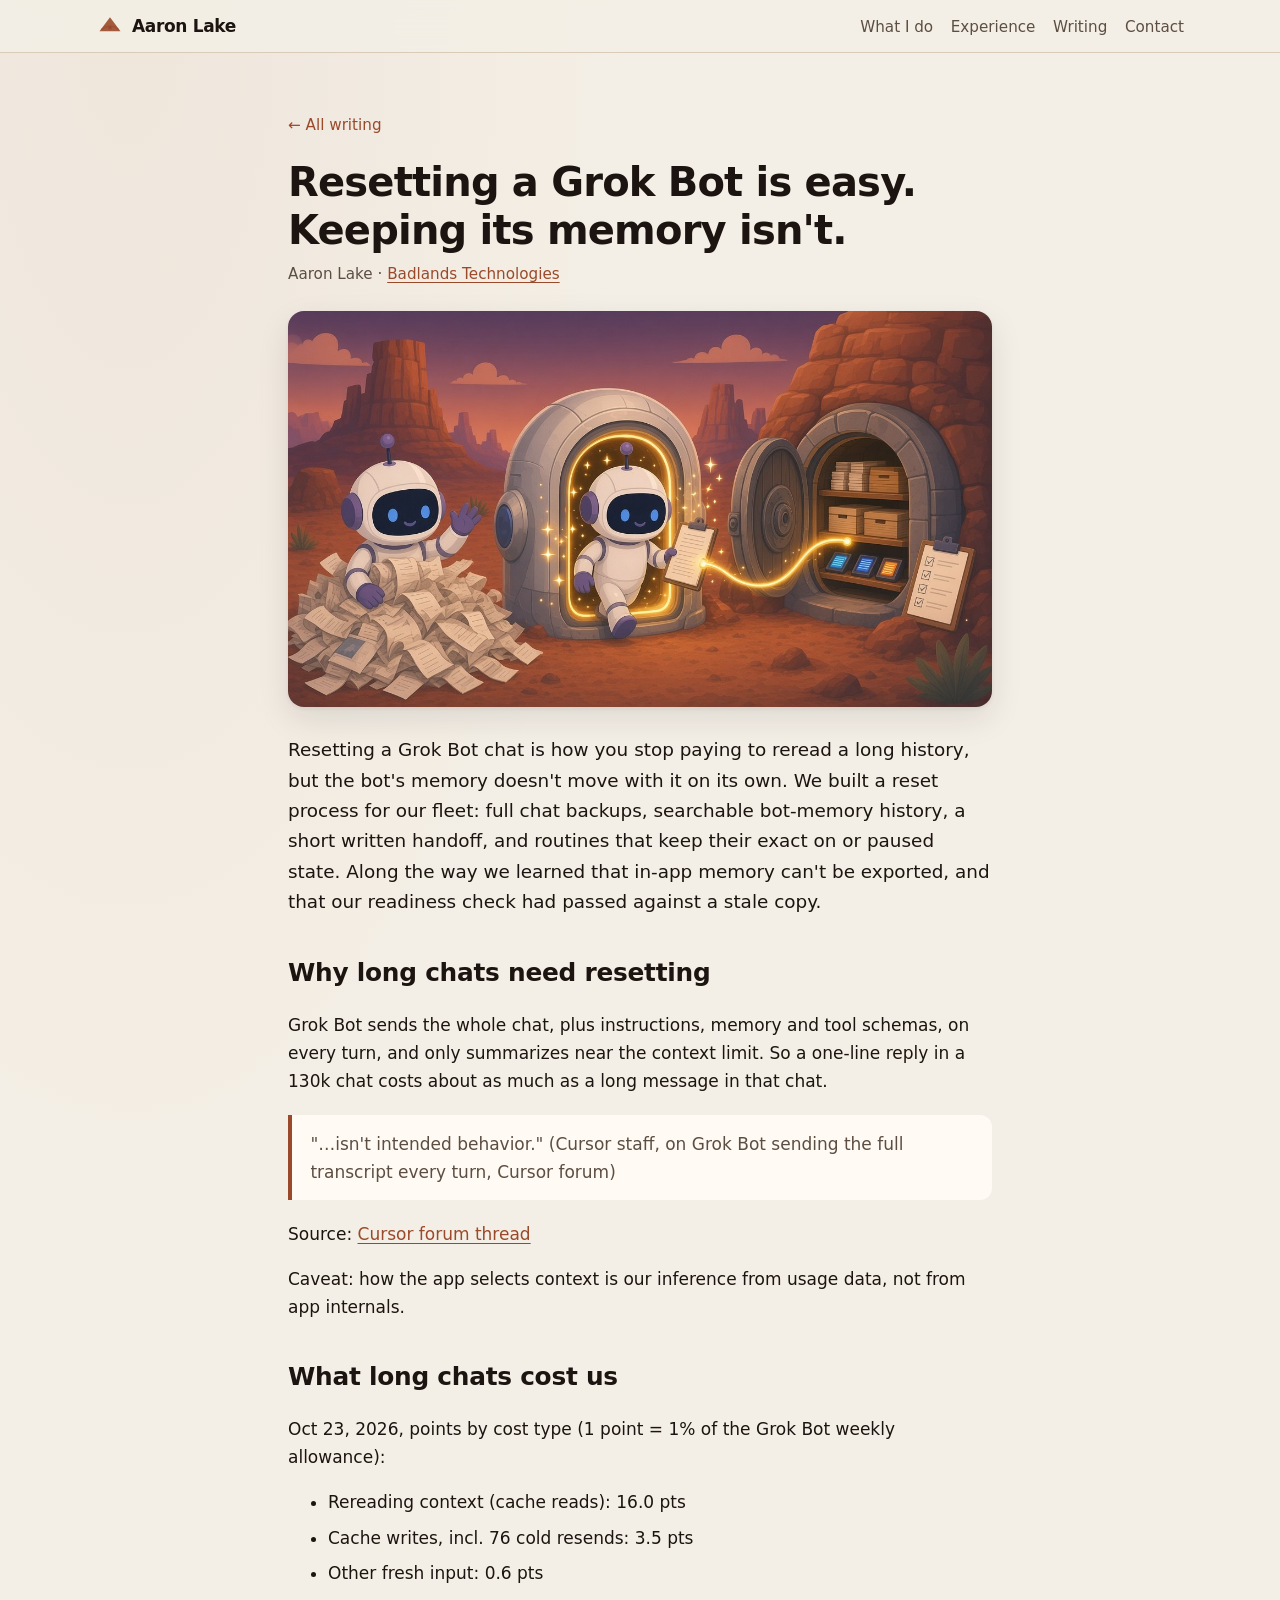
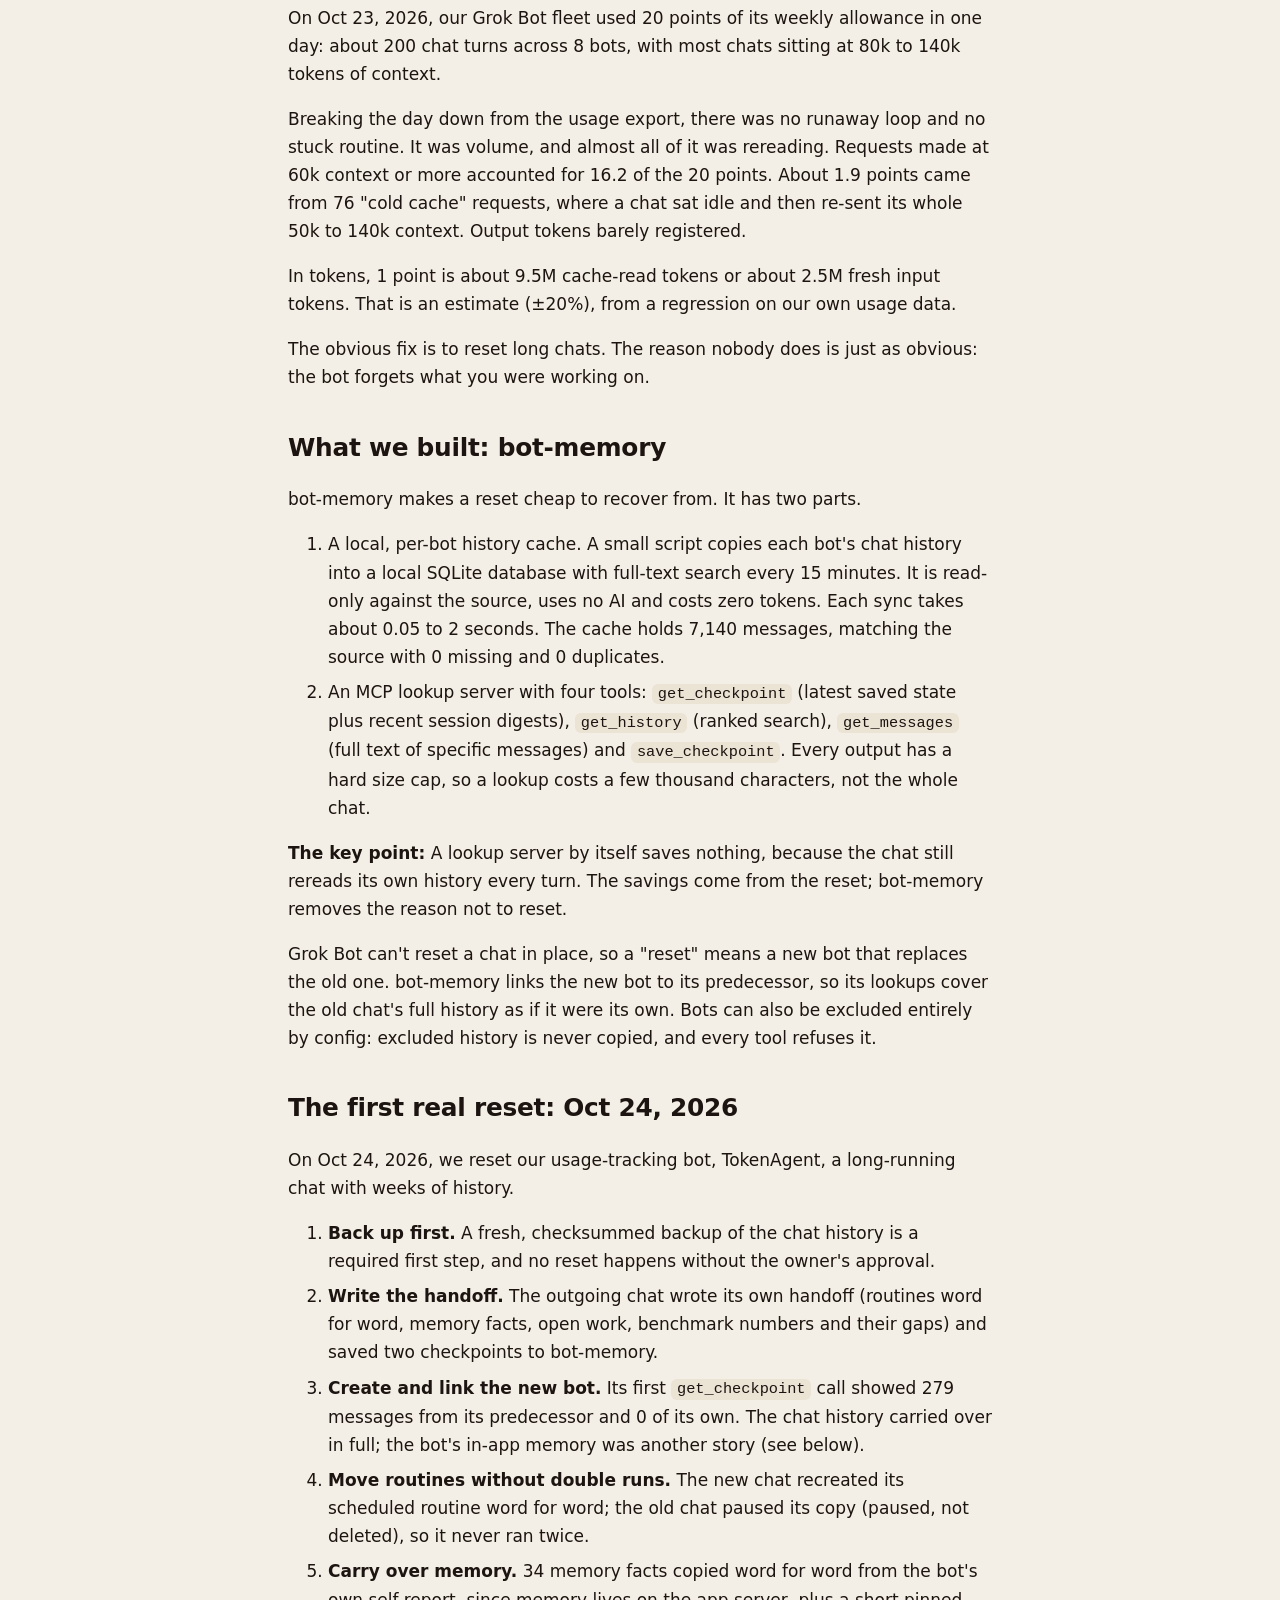
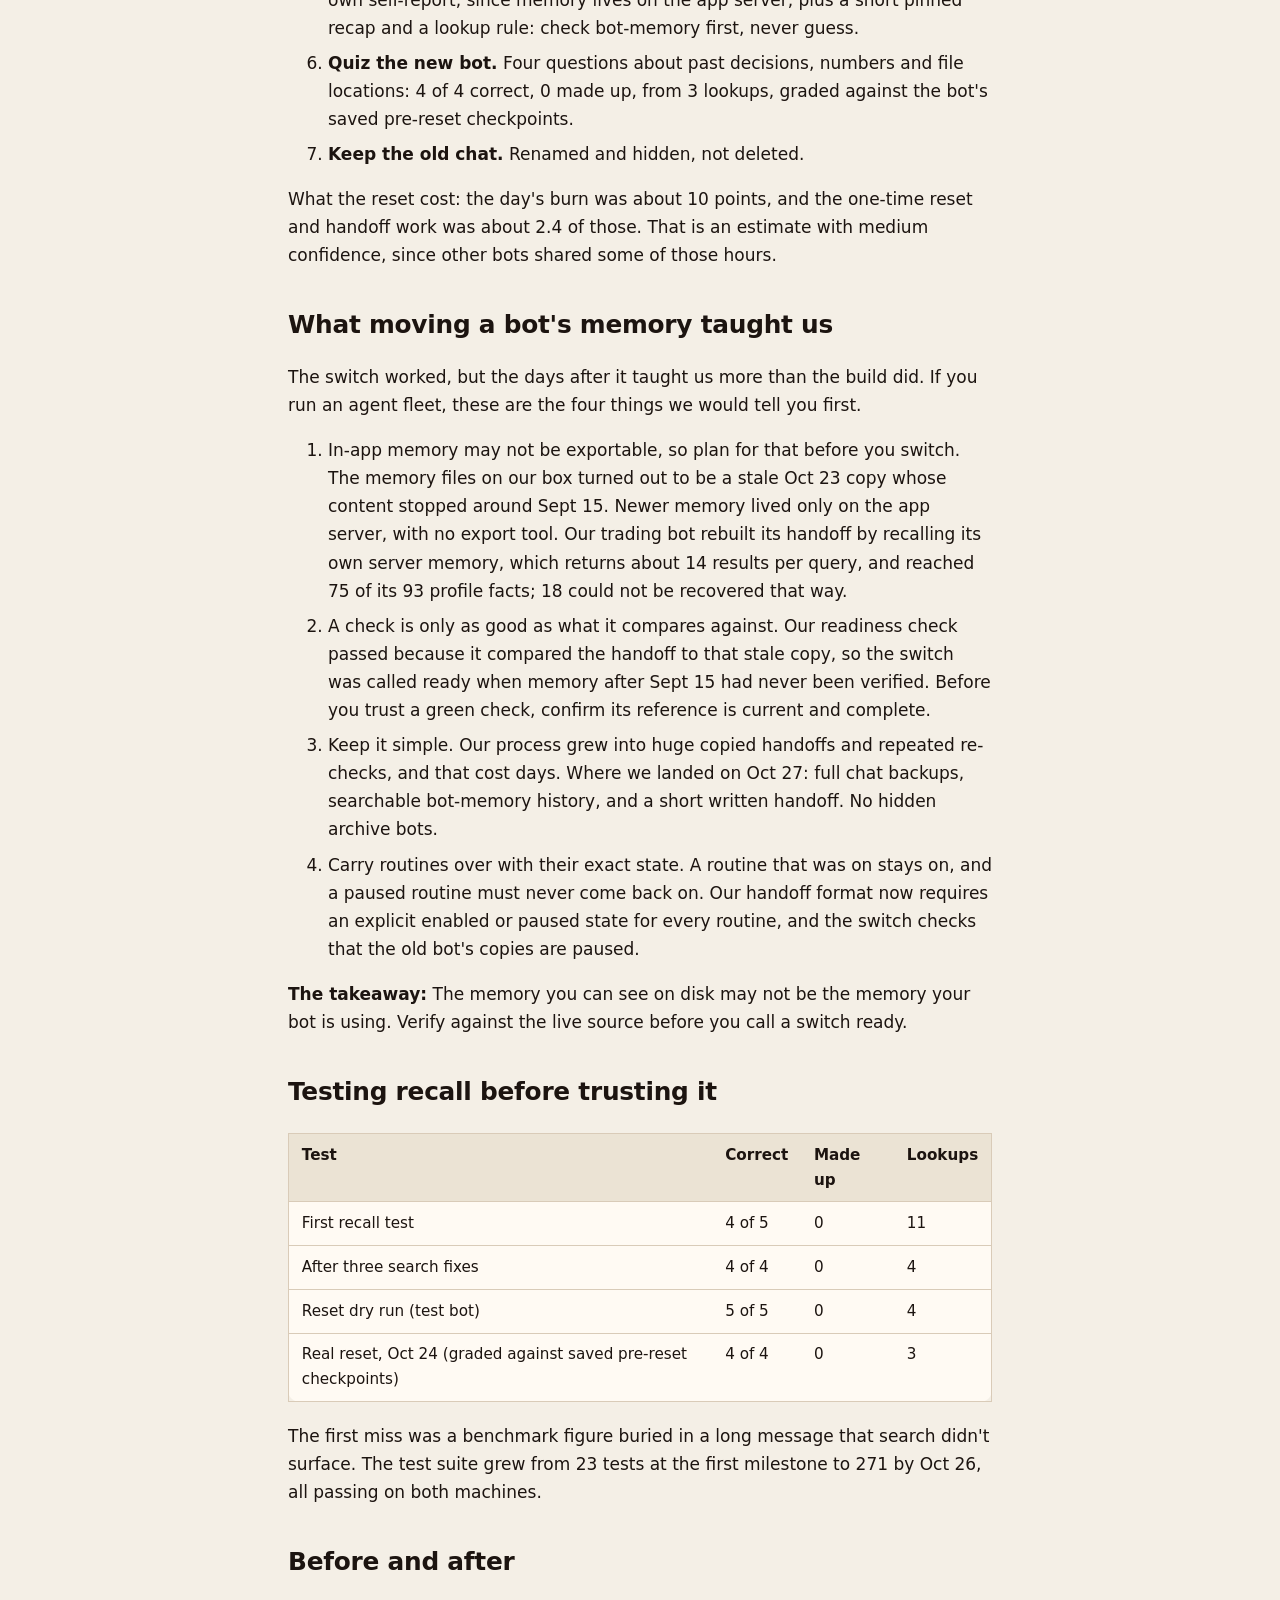
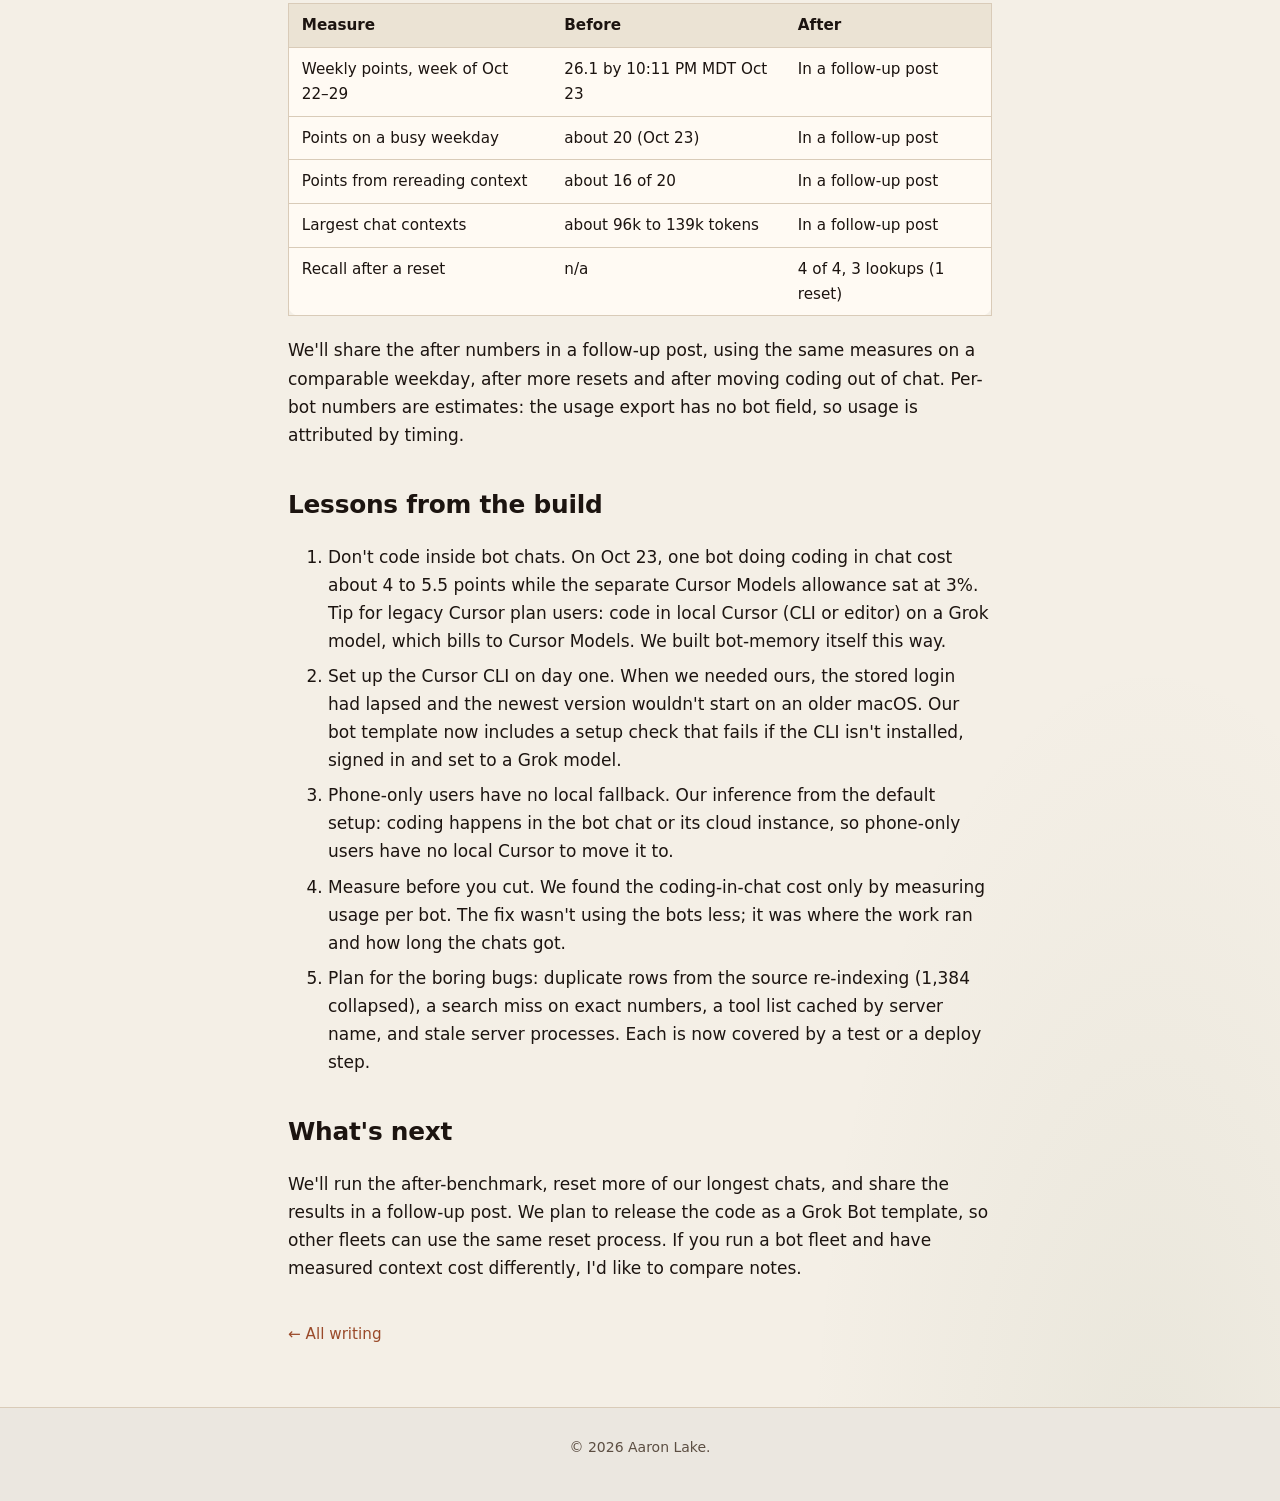
==== writing/bot-memory/index.html @ f04da024 "Add bot-memory article page and Writing card (draft, not published)" ====
<!DOCTYPE html>
<html lang="en">
<head>
  <meta charset="utf-8">
  <meta name="viewport" content="width=device-width, initial-scale=1">
  <meta name="description" content="Resetting a Grok Bot chat is how you stop paying to reread a long history, but the bot&#x27;s memory doesn&#x27;t move with it on its own. We built a reset process for our fleet: full chat backups, searchable bot-memory history, a short written handoff, and routines that keep their exact on or paused state. Along the way we learned that in-app memory can&#x27;t be exported, and that our readiness check had passed against a stale copy.">
  <meta name="author" content="Aaron Lake">
  <title>Resetting a Grok Bot is easy. Keeping its memory isn&#x27;t. — Aaron Lake</title>
  <link rel="canonical" href="https://aaronofthelake.github.io/writing/bot-memory/">
  <meta property="og:type" content="article">
  <meta property="og:title" content="Resetting a Grok Bot is easy. Keeping its memory isn&#x27;t.">
  <meta property="og:description" content="Resetting a Grok Bot chat is how you stop paying to reread a long history, but the bot&#x27;s memory doesn&#x27;t move with it on its own. We built a reset process for our fleet: full chat backups, searchable…">
  <meta property="og:url" content="https://aaronofthelake.github.io/writing/bot-memory/">
  <meta property="og:image" content="https://aaronofthelake.github.io/assets/article_botmemory_1280.jpg">
  <meta property="og:image:width" content="1280">
  <meta property="og:image:height" content="720">
  <meta name="twitter:card" content="summary_large_image">
  <link rel="stylesheet" href="../../styles.css">
</head>
<body>
  <a class="skip-link" href="#main">Skip to content</a>

  <header class="site-header">
    <div class="wrap header-inner">
      <a class="logo" href="../../#top">
        <svg class="logo-mark" viewBox="0 0 32 32" width="28" height="28" aria-hidden="true" focusable="false">
          <path fill="currentColor" d="M4 22 L16 6 L28 22 Z" opacity="0.9"/>
          <path fill="none" stroke="currentColor" stroke-width="1.5" d="M6 20 Q16 12 26 20" opacity="0.7"/>
          <circle cx="16" cy="18" r="2" fill="currentColor"/>
        </svg>
        <span>Aaron Lake</span>
      </a>
      <nav aria-label="Primary">
        <ul>
          <li><a href="../../#work">What I do</a></li>
          <li><a href="../../#experience">Experience</a></li>
          <li><a href="../../#writing">Writing</a></li>
          <li><a href="../../#contact">Contact</a></li>
        </ul>
      </nav>
    </div>
  </header>

  <main id="main">
    <article class="section article-page" aria-labelledby="article-title">
      <div class="wrap article-wrap">
        <p class="article-back"><a href="../../#writing">← All writing</a></p>
        <h1 id="article-title">Resetting a Grok Bot is easy. Keeping its memory isn&#x27;t.</h1>
        <p class="article-byline">Aaron Lake · <a href="https://www.linkedin.com/company/90430647/" rel="noopener noreferrer">Badlands Technologies</a></p>
        <img class="article-hero" src="../../assets/article_botmemory_1280.jpg" width="1280" height="720"
             alt="Illustration: in Alberta badlands, an old robot waves goodbye from a pile of chat history while a new robot steps out of a glowing reboot pod, linked by a golden cable to a vault where its memories are stored">
        <p class="article-lede">Resetting a Grok Bot chat is how you stop paying to reread a long history, but the bot&#x27;s memory doesn&#x27;t move with it on its own. We built a reset process for our fleet: full chat backups, searchable bot-memory history, a short written handoff, and routines that keep their exact on or paused state. Along the way we learned that in-app memory can&#x27;t be exported, and that our readiness check had passed against a stale copy.</p>
        <div class="article-body">
<h2>Why long chats need resetting</h2>
<p>Grok Bot sends the whole chat, plus instructions, memory and tool schemas, on every turn, and only summarizes near the context limit. So a one-line reply in a 130k chat costs about as much as a long message in that chat.</p>
<blockquote>
<p>"…isn't intended behavior." (Cursor staff, on Grok Bot sending the full transcript every turn, Cursor forum)</p>
</blockquote>
<p>Source: <a rel="noopener noreferrer" href="https://forum.cursor.com/t/grok-bot-prune-compact-an-agent-s-context-without-creating-a-new-bot/168333">Cursor forum thread</a></p>
<p>Caveat: how the app selects context is our inference from usage data, not from app internals.</p>
<h2>What long chats cost us</h2>
<p>Oct 23, 2026, points by cost type (1 point = 1% of the Grok Bot weekly allowance):</p>
<ul>
<li>Rereading context (cache reads): 16.0 pts</li>
<li>Cache writes, incl. 76 cold resends: 3.5 pts</li>
<li>Other fresh input: 0.6 pts</li>
</ul>
<p>On Oct 23, 2026, our Grok Bot fleet used 20 points of its weekly allowance in one day: about 200 chat turns across 8 bots, with most chats sitting at 80k to 140k tokens of context.</p>
<p>Breaking the day down from the usage export, there was no runaway loop and no stuck routine. It was volume, and almost all of it was rereading. Requests made at 60k context or more accounted for 16.2 of the 20 points. About 1.9 points came from 76 "cold cache" requests, where a chat sat idle and then re-sent its whole 50k to 140k context. Output tokens barely registered.</p>
<p>In tokens, 1 point is about 9.5M cache-read tokens or about 2.5M fresh input tokens. That is an estimate (±20%), from a regression on our own usage data.</p>
<p>The obvious fix is to reset long chats. The reason nobody does is just as obvious: the bot forgets what you were working on.</p>
<h2>What we built: bot-memory</h2>
<p>bot-memory makes a reset cheap to recover from. It has two parts.</p>
<ol>
<li>A local, per-bot history cache. A small script copies each bot's chat history into a local SQLite database with full-text search every 15 minutes. It is read-only against the source, uses no AI and costs zero tokens. Each sync takes about 0.05 to 2 seconds. The cache holds 7,140 messages, matching the source with 0 missing and 0 duplicates.</li>
<li>An MCP lookup server with four tools: <code>get_checkpoint</code> (latest saved state plus recent session digests), <code>get_history</code> (ranked search), <code>get_messages</code> (full text of specific messages) and <code>save_checkpoint</code>. Every output has a hard size cap, so a lookup costs a few thousand characters, not the whole chat.</li>
</ol>
<p><strong>The key point:</strong> A lookup server by itself saves nothing, because the chat still rereads its own history every turn. The savings come from the reset; bot-memory removes the reason not to reset.</p>
<p>Grok Bot can't reset a chat in place, so a "reset" means a new bot that replaces the old one. bot-memory links the new bot to its predecessor, so its lookups cover the old chat's full history as if it were its own. Bots can also be excluded entirely by config: excluded history is never copied, and every tool refuses it.</p>
<h2>The first real reset: Oct 24, 2026</h2>
<p>On Oct 24, 2026, we reset our usage-tracking bot, TokenAgent, a long-running chat with weeks of history.</p>
<ol>
<li><strong>Back up first.</strong> A fresh, checksummed backup of the chat history is a required first step, and no reset happens without the owner's approval.</li>
<li><strong>Write the handoff.</strong> The outgoing chat wrote its own handoff (routines word for word, memory facts, open work, benchmark numbers and their gaps) and saved two checkpoints to bot-memory.</li>
<li><strong>Create and link the new bot.</strong> Its first <code>get_checkpoint</code> call showed 279 messages from its predecessor and 0 of its own. The chat history carried over in full; the bot's in-app memory was another story (see below).</li>
<li><strong>Move routines without double runs.</strong> The new chat recreated its scheduled routine word for word; the old chat paused its copy (paused, not deleted), so it never ran twice.</li>
<li><strong>Carry over memory.</strong> 34 memory facts copied word for word from the bot's own self-report, since memory lives on the app server, plus a short pinned recap and a lookup rule: check bot-memory first, never guess.</li>
<li><strong>Quiz the new bot.</strong> Four questions about past decisions, numbers and file locations: 4 of 4 correct, 0 made up, from 3 lookups, graded against the bot's saved pre-reset checkpoints.</li>
<li><strong>Keep the old chat.</strong> Renamed and hidden, not deleted.</li>
</ol>
<p>What the reset cost: the day's burn was about 10 points, and the one-time reset and handoff work was about 2.4 of those. That is an estimate with medium confidence, since other bots shared some of those hours.</p>
<h2>What moving a bot's memory taught us</h2>
<p>The switch worked, but the days after it taught us more than the build did. If you run an agent fleet, these are the four things we would tell you first.</p>
<ol>
<li>In-app memory may not be exportable, so plan for that before you switch. The memory files on our box turned out to be a stale Oct 23 copy whose content stopped around Sept 15. Newer memory lived only on the app server, with no export tool. Our trading bot rebuilt its handoff by recalling its own server memory, which returns about 14 results per query, and reached 75 of its 93 profile facts; 18 could not be recovered that way.</li>
<li>A check is only as good as what it compares against. Our readiness check passed because it compared the handoff to that stale copy, so the switch was called ready when memory after Sept 15 had never been verified. Before you trust a green check, confirm its reference is current and complete.</li>
<li>Keep it simple. Our process grew into huge copied handoffs and repeated re-checks, and that cost days. Where we landed on Oct 27: full chat backups, searchable bot-memory history, and a short written handoff. No hidden archive bots.</li>
<li>Carry routines over with their exact state. A routine that was on stays on, and a paused routine must never come back on. Our handoff format now requires an explicit enabled or paused state for every routine, and the switch checks that the old bot's copies are paused.</li>
</ol>
<p><strong>The takeaway:</strong> The memory you can see on disk may not be the memory your bot is using. Verify against the live source before you call a switch ready.</p>
<h2>Testing recall before trusting it</h2>
<div class="table-wrap"><table>
<thead>
<tr>
<th>Test</th>
<th>Correct</th>
<th>Made up</th>
<th>Lookups</th>
</tr>
</thead>
<tbody>
<tr>
<td>First recall test</td>
<td>4 of 5</td>
<td>0</td>
<td>11</td>
</tr>
<tr>
<td>After three search fixes</td>
<td>4 of 4</td>
<td>0</td>
<td>4</td>
</tr>
<tr>
<td>Reset dry run (test bot)</td>
<td>5 of 5</td>
<td>0</td>
<td>4</td>
</tr>
<tr>
<td>Real reset, Oct 24 (graded against saved pre-reset checkpoints)</td>
<td>4 of 4</td>
<td>0</td>
<td>3</td>
</tr>
</tbody>
</table></div>
<p>The first miss was a benchmark figure buried in a long message that search didn't surface. The test suite grew from 23 tests at the first milestone to 271 by Oct 26, all passing on both machines.</p>
<h2>Before and after</h2>
<div class="table-wrap"><table>
<thead>
<tr>
<th>Measure</th>
<th>Before</th>
<th>After</th>
</tr>
</thead>
<tbody>
<tr>
<td>Weekly points, week of Oct 22–29</td>
<td>26.1 by 10:11 PM MDT Oct 23</td>
<td>In a follow-up post</td>
</tr>
<tr>
<td>Points on a busy weekday</td>
<td>about 20 (Oct 23)</td>
<td>In a follow-up post</td>
</tr>
<tr>
<td>Points from rereading context</td>
<td>about 16 of 20</td>
<td>In a follow-up post</td>
</tr>
<tr>
<td>Largest chat contexts</td>
<td>about 96k to 139k tokens</td>
<td>In a follow-up post</td>
</tr>
<tr>
<td>Recall after a reset</td>
<td>n/a</td>
<td>4 of 4, 3 lookups (1 reset)</td>
</tr>
</tbody>
</table></div>
<p>We'll share the after numbers in a follow-up post, using the same measures on a comparable weekday, after more resets and after moving coding out of chat. Per-bot numbers are estimates: the usage export has no bot field, so usage is attributed by timing.</p>
<h2>Lessons from the build</h2>
<ol>
<li>Don't code inside bot chats. On Oct 23, one bot doing coding in chat cost about 4 to 5.5 points while the separate Cursor Models allowance sat at 3%. Tip for legacy Cursor plan users: code in local Cursor (CLI or editor) on a Grok model, which bills to Cursor Models. We built bot-memory itself this way.</li>
<li>Set up the Cursor CLI on day one. When we needed ours, the stored login had lapsed and the newest version wouldn't start on an older macOS. Our bot template now includes a setup check that fails if the CLI isn't installed, signed in and set to a Grok model.</li>
<li>Phone-only users have no local fallback. Our inference from the default setup: coding happens in the bot chat or its cloud instance, so phone-only users have no local Cursor to move it to.</li>
<li>Measure before you cut. We found the coding-in-chat cost only by measuring usage per bot. The fix wasn't using the bots less; it was where the work ran and how long the chats got.</li>
<li>Plan for the boring bugs: duplicate rows from the source re-indexing (1,384 collapsed), a search miss on exact numbers, a tool list cached by server name, and stale server processes. Each is now covered by a test or a deploy step.</li>
</ol>
<h2>What's next</h2>
<p>We'll run the after-benchmark, reset more of our longest chats, and share the results in a follow-up post. We plan to release the code as a Grok Bot template, so other fleets can use the same reset process. If you run a bot fleet and have measured context cost differently, I'd like to compare notes.</p>
        </div>
        <p class="article-back article-back-end"><a href="../../#writing">← All writing</a></p>
      </div>
    </article>
  </main>

  <footer class="site-footer">
    <div class="wrap">
      <p>© <span id="y">2026</span> Aaron Lake.</p>
    </div>
  </footer>

  <script>
    document.getElementById('y').textContent = new Date().getFullYear();
  </script>
</body>
</html>
---- styles.css ----
/* Aaron Lake — personal site v3 (Alberta badlands photo + light aviation touches). Draft. No trackers, no CDN. */

:root {
  --bg: #f4efe6;
  --bg-alt: #ebe3d4;
  --surface: #fffaf3;
  --ink: #1c1410;
  --ink-muted: #5c4e42;
  --accent: #9a4a2a;
  --accent-deep: #6b3420;
  --accent-hover: #c45c3e;
  --sage: #6b7f5a;
  --sage-light: #9caf88;
  --dusk: #5b3a6b;
  --sky-ink: #1e1b4b;
  --sand: #e8a05c;
  --cream: #f5e6d3;
  --border: #d9cbb8;
  --shadow: 0 2px 4px rgba(28, 20, 16, 0.06), 0 12px 32px rgba(28, 20, 16, 0.1);
  --radius: 16px;
  --max: 44rem;
  --wide: 68rem;
  --font: "Segoe UI", system-ui, -apple-system, BlinkMacSystemFont, "Helvetica Neue", Arial, sans-serif;
  --mono: ui-monospace, "SF Mono", Menlo, Consolas, monospace;
}

*,
*::before,
*::after {
  box-sizing: border-box;
}

html {
  scroll-behavior: smooth;
}

@media (prefers-reduced-motion: reduce) {
  html { scroll-behavior: auto; }
  *, *::before, *::after {
    animation-duration: 0.01ms !important;
    transition-duration: 0.01ms !important;
  }
}

body {
  margin: 0;
  font-family: var(--font);
  font-size: 1.0625rem;
  line-height: 1.65;
  color: var(--ink);
  background:
    radial-gradient(ellipse 80% 40% at 10% 0%, rgba(155, 80, 50, 0.06), transparent 50%),
    radial-gradient(ellipse 60% 30% at 90% 100%, rgba(107, 127, 90, 0.08), transparent 45%),
    var(--bg);
  -webkit-font-smoothing: antialiased;
}

img { max-width: 100%; height: auto; display: block; }

a {
  color: var(--accent);
  text-decoration-thickness: 1px;
  text-underline-offset: 0.18em;
}

a:hover { color: var(--accent-hover); }

a:focus-visible,
.logo:focus-visible,
nav a:focus-visible,
.btn:focus-visible {
  outline: 2px solid var(--accent);
  outline-offset: 3px;
  border-radius: 4px;
}

.skip-link {
  position: absolute;
  left: 1rem;
  top: -3rem;
  background: var(--ink);
  color: #fff;
  padding: 0.5rem 0.75rem;
  z-index: 100;
  border-radius: 6px;
}

.skip-link:focus { top: 1rem; }

.wrap {
  width: min(100% - 2.5rem, var(--wide));
  margin-inline: auto;
  position: relative;
}

/* Header */
.site-header {
  position: sticky;
  top: 0;
  z-index: 50;
  background: color-mix(in srgb, var(--bg) 86%, transparent);
  backdrop-filter: blur(12px);
  border-bottom: 1px solid var(--border);
}

.header-inner {
  display: flex;
  align-items: center;
  justify-content: space-between;
  gap: 1rem;
  padding: 0.75rem 0;
}

.logo {
  display: inline-flex;
  align-items: center;
  gap: 0.5rem;
  font-weight: 700;
  color: var(--ink);
  text-decoration: none;
  letter-spacing: -0.02em;
}

.logo-mark { color: var(--accent); flex-shrink: 0; }

.logo:hover { color: var(--accent); }

nav ul {
  display: flex;
  flex-wrap: wrap;
  gap: 0.25rem 1.1rem;
  list-style: none;
  margin: 0;
  padding: 0;
}

nav a {
  color: var(--ink-muted);
  text-decoration: none;
  font-size: 0.95rem;
  font-weight: 500;
}

nav a:hover { color: var(--ink); }

/* Hero — real badlands photo, darkened, centered card */
.hero {
  position: relative;
  isolation: isolate;
  overflow: hidden;
  display: grid;
  align-items: center;
  min-height: clamp(30rem, 78vh, 40rem);
  padding-block: clamp(2.5rem, 6vw, 4.5rem);
  background: #2a1f18;
  color: var(--cream);
}

.hero-bg,
.hero-bg img,
.hero-shade {
  position: absolute;
  inset: 0;
  width: 100%;
  height: 100%;
  z-index: -2;
}

.hero-bg img {
  object-fit: cover;
  object-position: 50% 40%;
  max-width: none;
}

.hero-shade {
  z-index: -1;
  background:
    linear-gradient(180deg, rgba(20, 14, 10, 0.15) 0%, rgba(20, 14, 10, 0.05) 50%, rgba(20, 14, 10, 0.35) 100%),
    radial-gradient(ellipse 60% 60% at 35% 50%, rgba(20, 14, 10, 0.12), transparent 75%);
}

.hero-inner {
  display: flex;
  flex-direction: column;
  align-items: center;
  gap: 1.1rem;
}

.hero-card {
  width: 100%;
  display: grid;
  grid-template-columns: auto minmax(0, 1fr);
  align-items: center;
  gap: 2rem 2.5rem;
  padding: clamp(1.5rem, 3.5vw, 2.5rem) clamp(1.25rem, 4vw, 3rem);
  background: rgba(28, 20, 16, 0.58);
  backdrop-filter: blur(3px);
  -webkit-backdrop-filter: blur(3px);
  border: 1px solid rgba(245, 230, 211, 0.22);
  border-radius: calc(var(--radius) + 4px);
  box-shadow: 0 20px 50px rgba(0, 0, 0, 0.35);
}

.hero-photo {
  width: 160px;
  height: 160px;
  border-radius: 50%;
  object-fit: cover;
  border: 3px solid var(--cream);
  box-shadow: 0 0 0 3px var(--sand), 0 10px 30px rgba(0, 0, 0, 0.4);
}

.hero-copy { min-width: 0; }

.eyebrow {
  margin: 0 0 0.5rem;
  font-size: 0.8rem;
  font-weight: 650;
  letter-spacing: 0.08em;
  text-transform: uppercase;
  color: var(--sand);
}

.hero h1,
.lede { text-wrap: balance; }

.nowrap { white-space: nowrap; }

.hero h1 {
  margin: 0;
  font-size: clamp(2.2rem, 5vw, 3.25rem);
  line-height: 1.05;
  letter-spacing: -0.03em;
  color: #fff;
}

.role {
  margin: 0.45rem 0 1rem;
  font-size: clamp(1.05rem, 2vw, 1.25rem);
  color: var(--cream);
  font-weight: 550;
}

.lede {
  margin: 0 0 1.5rem;
  font-size: 1.05rem;
  color: rgba(255, 250, 243, 0.92);
  max-width: 46rem;
}

.hero-links {
  display: flex;
  flex-wrap: wrap;
  gap: 0.65rem;
  list-style: none;
  margin: 0;
  padding: 0;
}

.btn {
  display: inline-flex;
  align-items: center;
  justify-content: center;
  padding: 0.55rem 1.15rem;
  border-radius: 999px;
  font-weight: 650;
  font-size: 0.95rem;
  text-decoration: none;
  border: 1.5px solid transparent;
  transition: background 0.15s, color 0.15s, border-color 0.15s;
}

.btn-primary {
  background: var(--accent);
  color: #fff;
  border-color: var(--accent);
}

.btn-primary:hover {
  background: var(--accent-hover);
  border-color: var(--accent-hover);
  color: #fff;
}

.btn-ghost {
  background: rgba(255, 250, 243, 0.06);
  color: var(--cream);
  border-color: rgba(245, 230, 211, 0.5);
}

.btn-ghost:hover {
  border-color: var(--sand);
  color: #fff;
  background: rgba(232, 160, 92, 0.18);
}

.hero .btn:focus-visible { outline-color: var(--sand); }

/* Subtle aviation touch under the card */
.flight-note {
  margin: 0;
  font-family: var(--mono);
  font-size: 0.7rem;
  letter-spacing: 0.14em;
  text-transform: uppercase;
  color: rgba(245, 230, 211, 0.6);
  text-align: center;
}

/* Sections */
.section {
  padding: 3.75rem 0;
  position: relative;
}

.section-alt {
  background: var(--bg-alt);
  border-block: 1px solid var(--border);
  overflow: hidden;
}

.topo-bg {
  position: absolute;
  inset: 0;
  opacity: 0.18;
  pointer-events: none;
  background-image: url("data:image/svg+xml,%3Csvg xmlns='http://www.w3.org/2000/svg' width='200' height='200' viewBox='0 0 200 200'%3E%3Cpath fill='none' stroke='%236b3420' stroke-width='0.8' d='M10 100 Q50 60 100 100 T190 100 M20 140 Q70 100 120 140 T200 140 M0 60 Q40 30 80 60 T160 60'/%3E%3C/svg%3E");
  background-size: 200px 200px;
}

.section-head {
  margin-bottom: 1.75rem;
}

.section h2 {
  margin: 0 0 0.35rem;
  font-size: clamp(1.55rem, 3vw, 1.95rem);
  letter-spacing: -0.02em;
}

.section-kicker {
  margin: 0;
  color: var(--ink-muted);
  font-size: 0.98rem;
  max-width: var(--max);
}

.card-grid {
  display: grid;
  grid-template-columns: repeat(auto-fit, minmax(15.5rem, 1fr));
  gap: 1.1rem;
}

.card {
  background: var(--surface);
  border: 1px solid var(--border);
  border-radius: var(--radius);
  padding: 1.4rem 1.4rem 1.5rem;
  box-shadow: var(--shadow);
  transition: transform 0.15s, border-color 0.15s;
}

.card:hover {
  border-color: color-mix(in srgb, var(--accent) 45%, var(--border));
  transform: translateY(-2px);
}

@media (prefers-reduced-motion: reduce) {
  .card:hover { transform: none; }
}

.card-icon.card-badge {
  width: 6rem;
  height: 6rem;
  border-radius: 50%;
  background: none;
  margin-bottom: 1rem;
  filter: drop-shadow(0 4px 10px rgba(90, 40, 20, 0.18));
  transition: transform 0.25s ease;
}

.card:hover .card-badge { transform: translateY(-3px) rotate(-3deg); }

.card-badge img { width: 100%; height: 100%; display: block; }

.card-icon {
  width: 2.75rem;
  height: 2.75rem;
  display: flex;
  align-items: center;
  justify-content: center;
  border-radius: 12px;
  background: color-mix(in srgb, var(--accent) 12%, var(--surface));
  color: var(--accent-deep);
  margin-bottom: 0.85rem;
}

.card h3 {
  margin: 0 0 0.55rem;
  font-size: 1.05rem;
  letter-spacing: -0.01em;
}

.card p {
  margin: 0;
  color: var(--ink-muted);
  font-size: 0.98rem;
}

/* Timeline — flight path */
.timeline {
  list-style: none;
  margin: 0;
  padding: 0;
  max-width: var(--max);
  position: relative;
}

.timeline > li {
  position: relative;
  padding: 0 0 2rem 2.25rem;
  border-left: 2px dashed color-mix(in srgb, var(--accent) 45%, var(--border));
}

.timeline > li:last-child {
  padding-bottom: 0;
  border-left-color: transparent;
}

.waypoint {
  position: absolute;
  left: -0.7rem;
  top: 0.15rem;
  width: 1.35rem;
  height: 1.35rem;
  border-radius: 50%;
  background: var(--surface);
  border: 2px solid var(--accent);
  color: var(--accent);
  display: flex;
  align-items: center;
  justify-content: center;
  box-shadow: 0 0 0 4px var(--bg-alt);
}

.timeline > li:first-child .waypoint {
  background: var(--accent);
  color: var(--cream);
  border-color: var(--accent-deep);
}

.timeline-meta { margin-bottom: 0.4rem; }

.timeline h3 {
  margin: 0;
  font-size: 1.1rem;
}

.org {
  margin: 0.15rem 0 0;
  color: var(--ink-muted);
  font-weight: 550;
}

.dates {
  margin: 0.1rem 0 0;
  font-size: 0.875rem;
  font-family: var(--mono);
  color: var(--ink-muted);
}

.timeline p:not(.org):not(.dates) {
  margin: 0;
  color: var(--ink);
}

.edu {
  margin: 2.25rem 0 0;
  max-width: var(--max);
  color: var(--ink-muted);
  font-size: 0.98rem;
  padding: 1rem 1.15rem;
  background: var(--surface);
  border-radius: 12px;
  border: 1px solid var(--border);
}

/* Writing cards */
.writing-grid {
  display: grid;
  grid-template-columns: repeat(2, 1fr);
  gap: 1.15rem;
}

.writing-card-featured {
  grid-column: 1 / -1;
}

.writing-card {
  background: var(--surface);
  border: 1px solid var(--border);
  border-radius: var(--radius);
  overflow: hidden;
  box-shadow: var(--shadow);
  display: flex;
  flex-direction: column;
}

.featured-link {
  display: grid;
  grid-template-columns: minmax(0, 1.15fr) minmax(0, 1fr);
  text-decoration: none;
  color: inherit;
  height: 100%;
}

.featured-thumb {
  width: 100%;
  height: 100%;
  min-height: 240px;
  object-fit: cover;
  background: var(--bg-alt);
}

.writing-thumb {
  width: 100%;
  aspect-ratio: 16 / 9;
  object-fit: cover;
  background: var(--bg-alt);
}

.writing-thumb-svg svg {
  width: 100%;
  height: auto;
  display: block;
  aspect-ratio: 400 / 210;
}

.writing-card-body {
  padding: 1.15rem 1.25rem 1.35rem;
  display: flex;
  flex-direction: column;
  gap: 0.5rem;
  justify-content: center;
}

.writing-card h3 {
  margin: 0;
  font-size: 1.05rem;
  letter-spacing: -0.01em;
  color: var(--ink);
  line-height: 1.35;
}

.featured-link:hover h3 {
  color: var(--accent);
}

.writing-card-body p {
  margin: 0;
  color: var(--ink-muted);
  font-size: 0.95rem;
}

.tag {
  align-self: flex-start;
  font-size: 0.72rem;
  font-weight: 700;
  letter-spacing: 0.04em;
  text-transform: uppercase;
  color: var(--accent-deep);
  background: color-mix(in srgb, var(--accent) 14%, transparent);
  padding: 0.22rem 0.55rem;
  border-radius: 999px;
  white-space: nowrap;
}

.tag-muted {
  color: var(--ink-muted);
  background: var(--bg-alt);
}

/* Contact */
.section-contact {
  background:
    linear-gradient(180deg, color-mix(in srgb, var(--dusk) 8%, var(--bg)), var(--bg));
}

.contact-inner {
  max-width: var(--max);
  text-align: center;
}

.contact-inner > p {
  margin: 0 0 0.75rem;
  color: var(--ink-muted);
}

.contact-email {
  margin: 0 0 1.35rem !important;
}

.contact-email a {
  font-size: 1.3rem;
  font-weight: 750;
  text-decoration: none;
  color: var(--ink);
}

.contact-email a:hover { color: var(--accent); }

.contact-links {
  justify-content: center;
}

.contact-links a {
  font-size: 0.95rem;
  font-weight: 550;
  color: var(--accent);
  text-decoration: none;
  border-bottom: 1px solid color-mix(in srgb, var(--accent) 35%, transparent);
  padding-bottom: 1px;
}

.contact-links a:hover {
  border-bottom-color: var(--accent-hover);
}

/* Footer */
.site-footer {
  padding: 1.75rem 0 2.5rem;
  border-top: 1px solid var(--border);
  background: color-mix(in srgb, var(--sky-ink) 4%, var(--bg));
}

.site-footer p {
  margin: 0 0 0.35rem;
  font-size: 0.875rem;
  color: var(--ink-muted);
  text-align: center;
}

.site-footer .photo-credit {
  font-size: 0.75rem;
  opacity: 0.85;
}

.site-footer a { color: var(--ink-muted); }

/* Responsive */
@media (max-width: 800px) {
  .featured-link { grid-template-columns: 1fr; }

  .featured-thumb {
    height: auto;
    min-height: 0;
    aspect-ratio: 16 / 9;
  }

  .writing-grid { grid-template-columns: 1fr; }
}

@media (max-width: 640px) {
  .header-inner {
    flex-direction: column;
    align-items: center;
    gap: 0.35rem;
    padding: 0.6rem 0;
  }

  nav ul { justify-content: center; gap: 0.25rem 1rem; }

  .hero { min-height: 0; }

  .hero-card {
    grid-template-columns: 1fr;
    justify-items: center;
    text-align: center;
    gap: 1.1rem;
  }

  .hero-photo { width: 116px; height: 116px; }

  .lede { margin-inline: auto; font-size: 1rem; }

  .hero-links { justify-content: center; }
}

/* Contrast boost for text over the hero photo */
@media (prefers-contrast: more) {
  .hero-card {
    background: rgba(20, 14, 10, 0.85);
    border-color: var(--cream);
  }

  .btn-primary { border-width: 2px; }
}

/* Article pages (writing/<slug>/) */
.article-wrap { max-width: var(--max); }
.article-back { margin: 0 0 1.25rem; font-size: 0.95rem; }
.article-back a { text-decoration: none; }
.article-back-end { margin: 2.5rem 0 0; }
.article-page h1 {
  margin: 0 0 0.5rem;
  font-size: clamp(1.8rem, 4vw, 2.5rem);
  line-height: 1.2;
  letter-spacing: -0.02em;
}
.article-byline { margin: 0 0 1.5rem; color: var(--ink-muted); font-size: 0.95rem; }
.article-hero {
  width: 100%;
  border-radius: var(--radius);
  box-shadow: var(--shadow);
  margin: 0 0 1.75rem;
}
.article-lede { font-size: 1.15rem; color: var(--ink); margin: 0 0 1.5rem; }
.article-body h2 {
  margin: 2.25rem 0 0.75rem;
  font-size: clamp(1.3rem, 2.6vw, 1.55rem);
  letter-spacing: -0.01em;
}
.article-body p, .article-body li { color: var(--ink); }
.article-body li { margin-bottom: 0.45rem; }
.article-body blockquote {
  margin: 1.25rem 0;
  padding: 0.9rem 1.15rem;
  background: var(--surface);
  border-left: 4px solid var(--accent);
  border-radius: 0 12px 12px 0;
  color: var(--ink-muted);
}
.article-body blockquote p { margin: 0; color: var(--ink-muted); }
.article-body code {
  font-family: var(--mono);
  font-size: 0.9em;
  background: var(--bg-alt);
  padding: 0.08rem 0.35rem;
  border-radius: 6px;
}
.table-wrap { overflow-x: auto; margin: 1.25rem 0; }
.article-body table {
  width: 100%;
  border-collapse: collapse;
  background: var(--surface);
  border: 1px solid var(--border);
  border-radius: 12px;
  font-size: 0.95rem;
}
.article-body th, .article-body td {
  text-align: left;
  padding: 0.55rem 0.8rem;
  border-bottom: 1px solid var(--border);
  vertical-align: top;
}
.article-body th { background: var(--bg-alt); font-weight: 700; }
.article-body tr:last-child td { border-bottom: 0; }
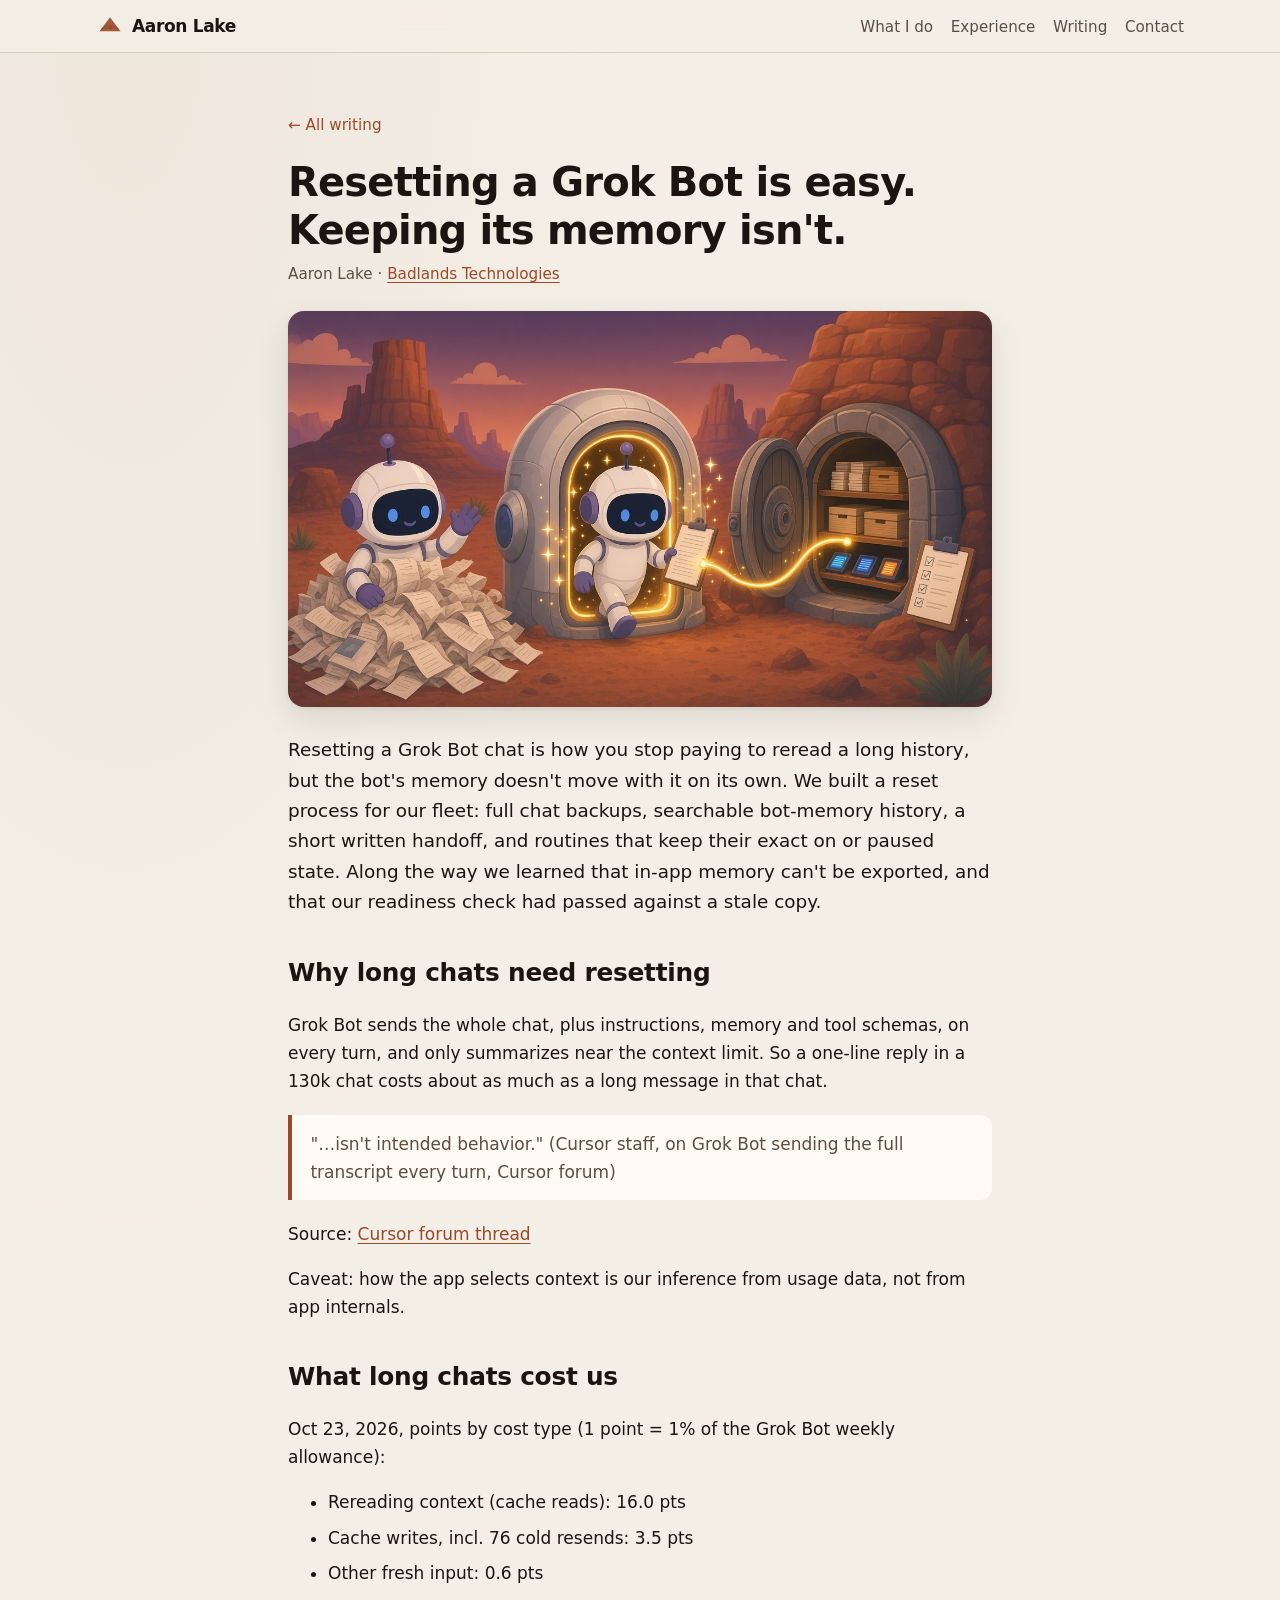
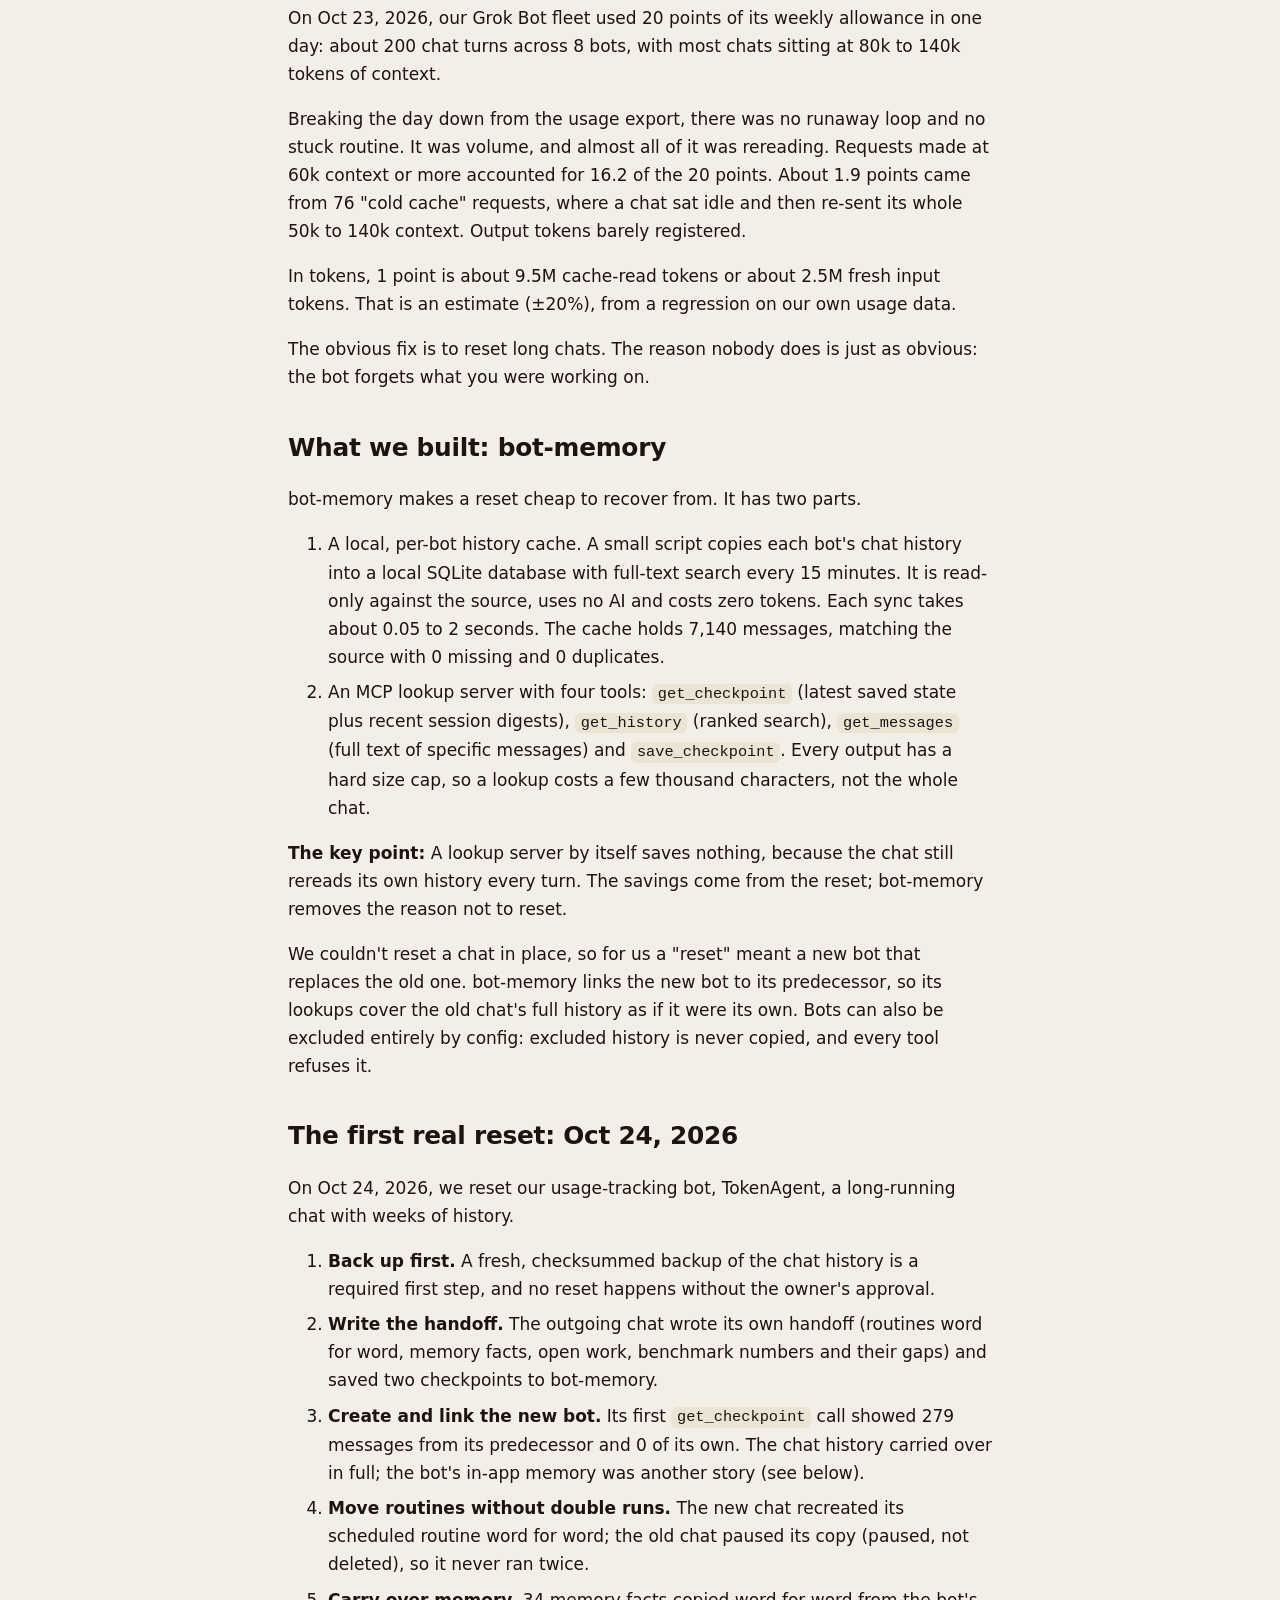
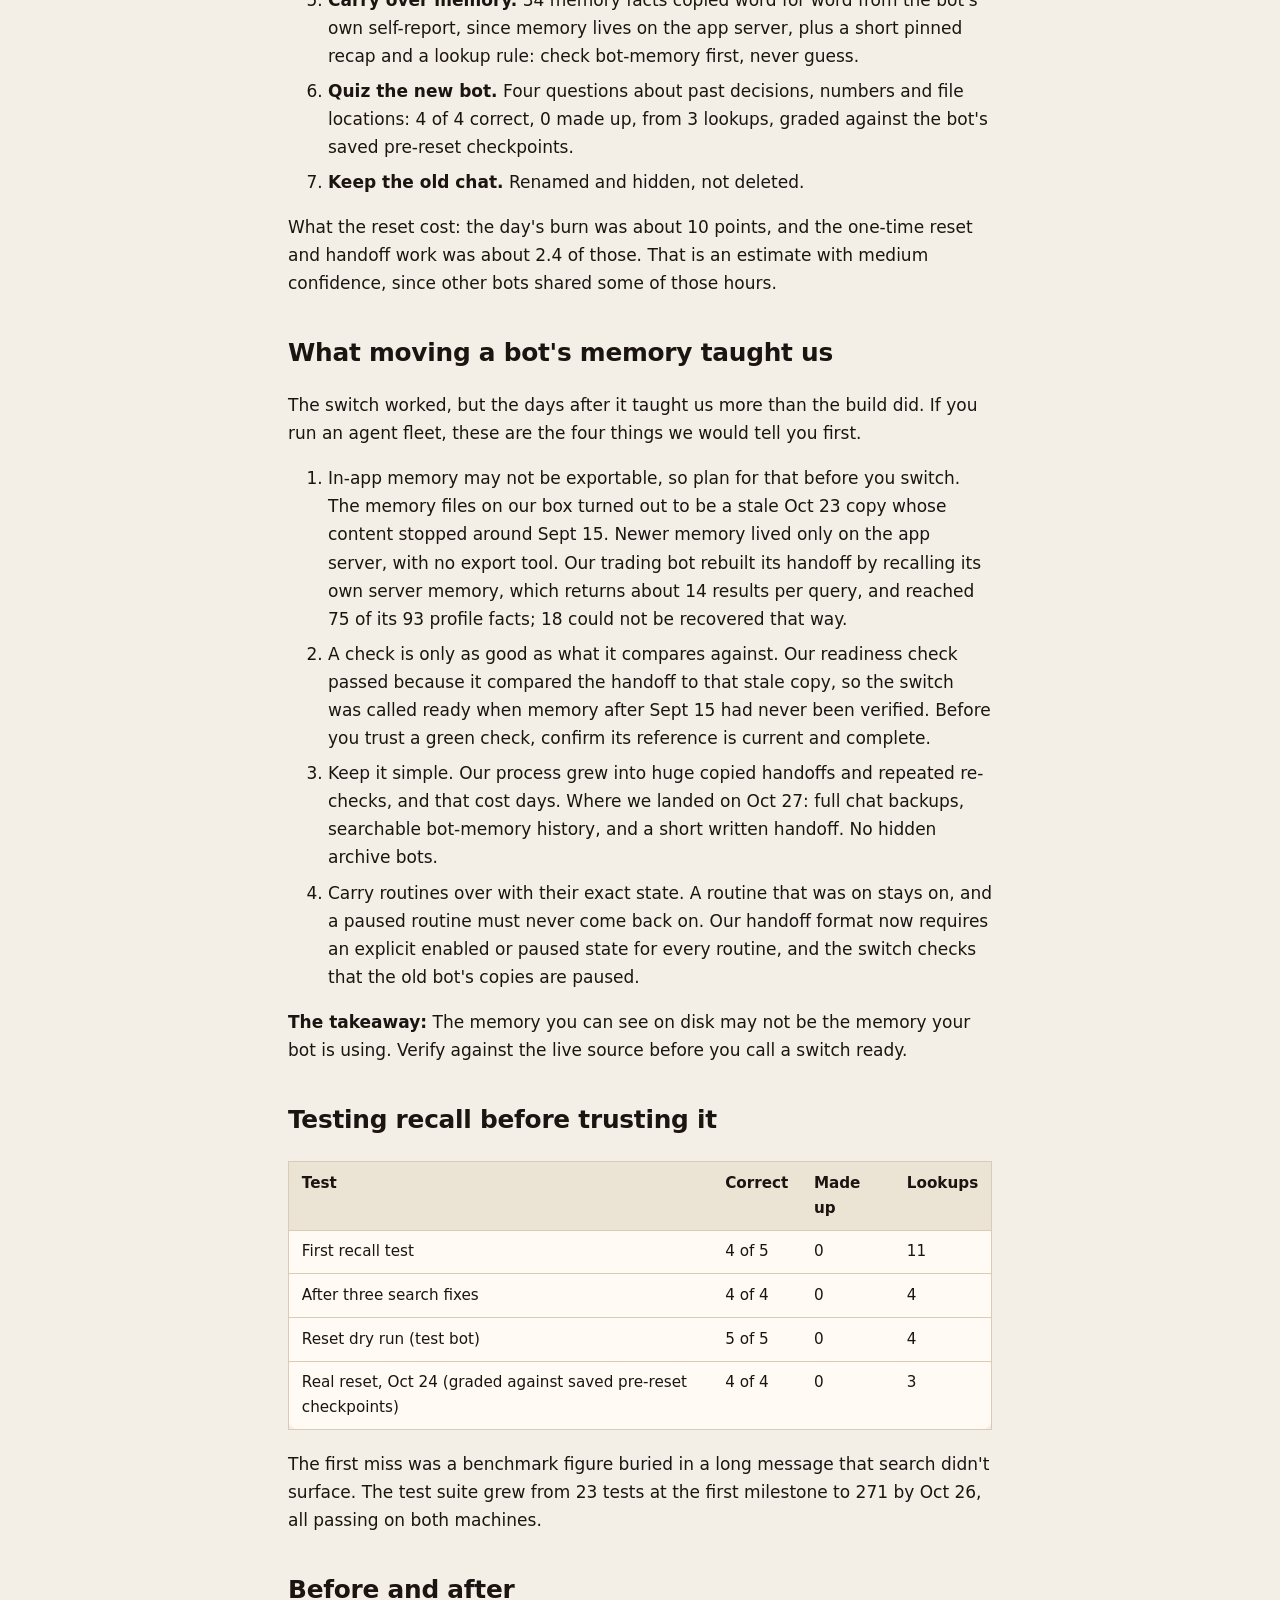
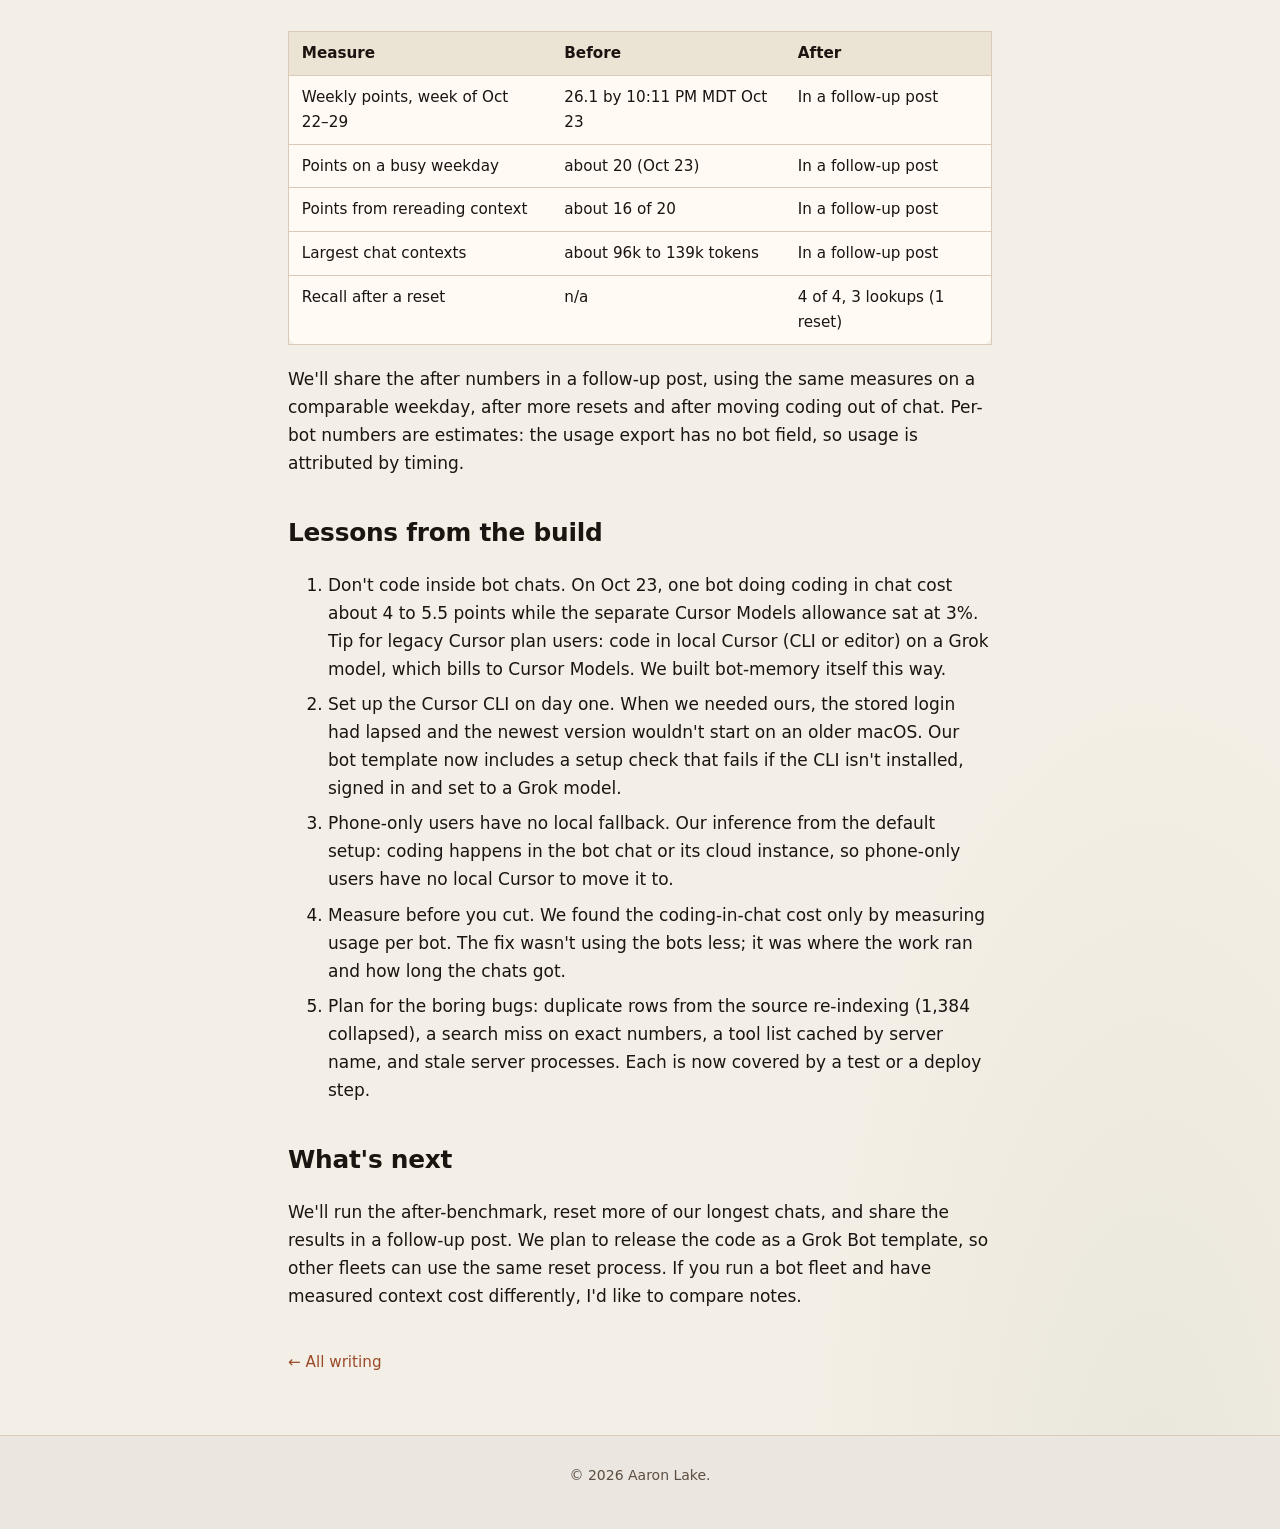
==== commit 6071e7ca: "Soften chat-reset wording in bot-memory article" ====
--- a/writing/bot-memory/index.html
+++ b/writing/bot-memory/index.html
@@ -76,7 +76,7 @@
 <li>An MCP lookup server with four tools: <code>get_checkpoint</code> (latest saved state plus recent session digests), <code>get_history</code> (ranked search), <code>get_messages</code> (full text of specific messages) and <code>save_checkpoint</code>. Every output has a hard size cap, so a lookup costs a few thousand characters, not the whole chat.</li>
 </ol>
 <p><strong>The key point:</strong> A lookup server by itself saves nothing, because the chat still rereads its own history every turn. The savings come from the reset; bot-memory removes the reason not to reset.</p>
-<p>Grok Bot can't reset a chat in place, so a "reset" means a new bot that replaces the old one. bot-memory links the new bot to its predecessor, so its lookups cover the old chat's full history as if it were its own. Bots can also be excluded entirely by config: excluded history is never copied, and every tool refuses it.</p>
+<p>We couldn't reset a chat in place, so for us a "reset" meant a new bot that replaces the old one. bot-memory links the new bot to its predecessor, so its lookups cover the old chat's full history as if it were its own. Bots can also be excluded entirely by config: excluded history is never copied, and every tool refuses it.</p>
 <h2>The first real reset: Oct 24, 2026</h2>
 <p>On Oct 24, 2026, we reset our usage-tracking bot, TokenAgent, a long-running chat with weeks of history.</p>
 <ol>
